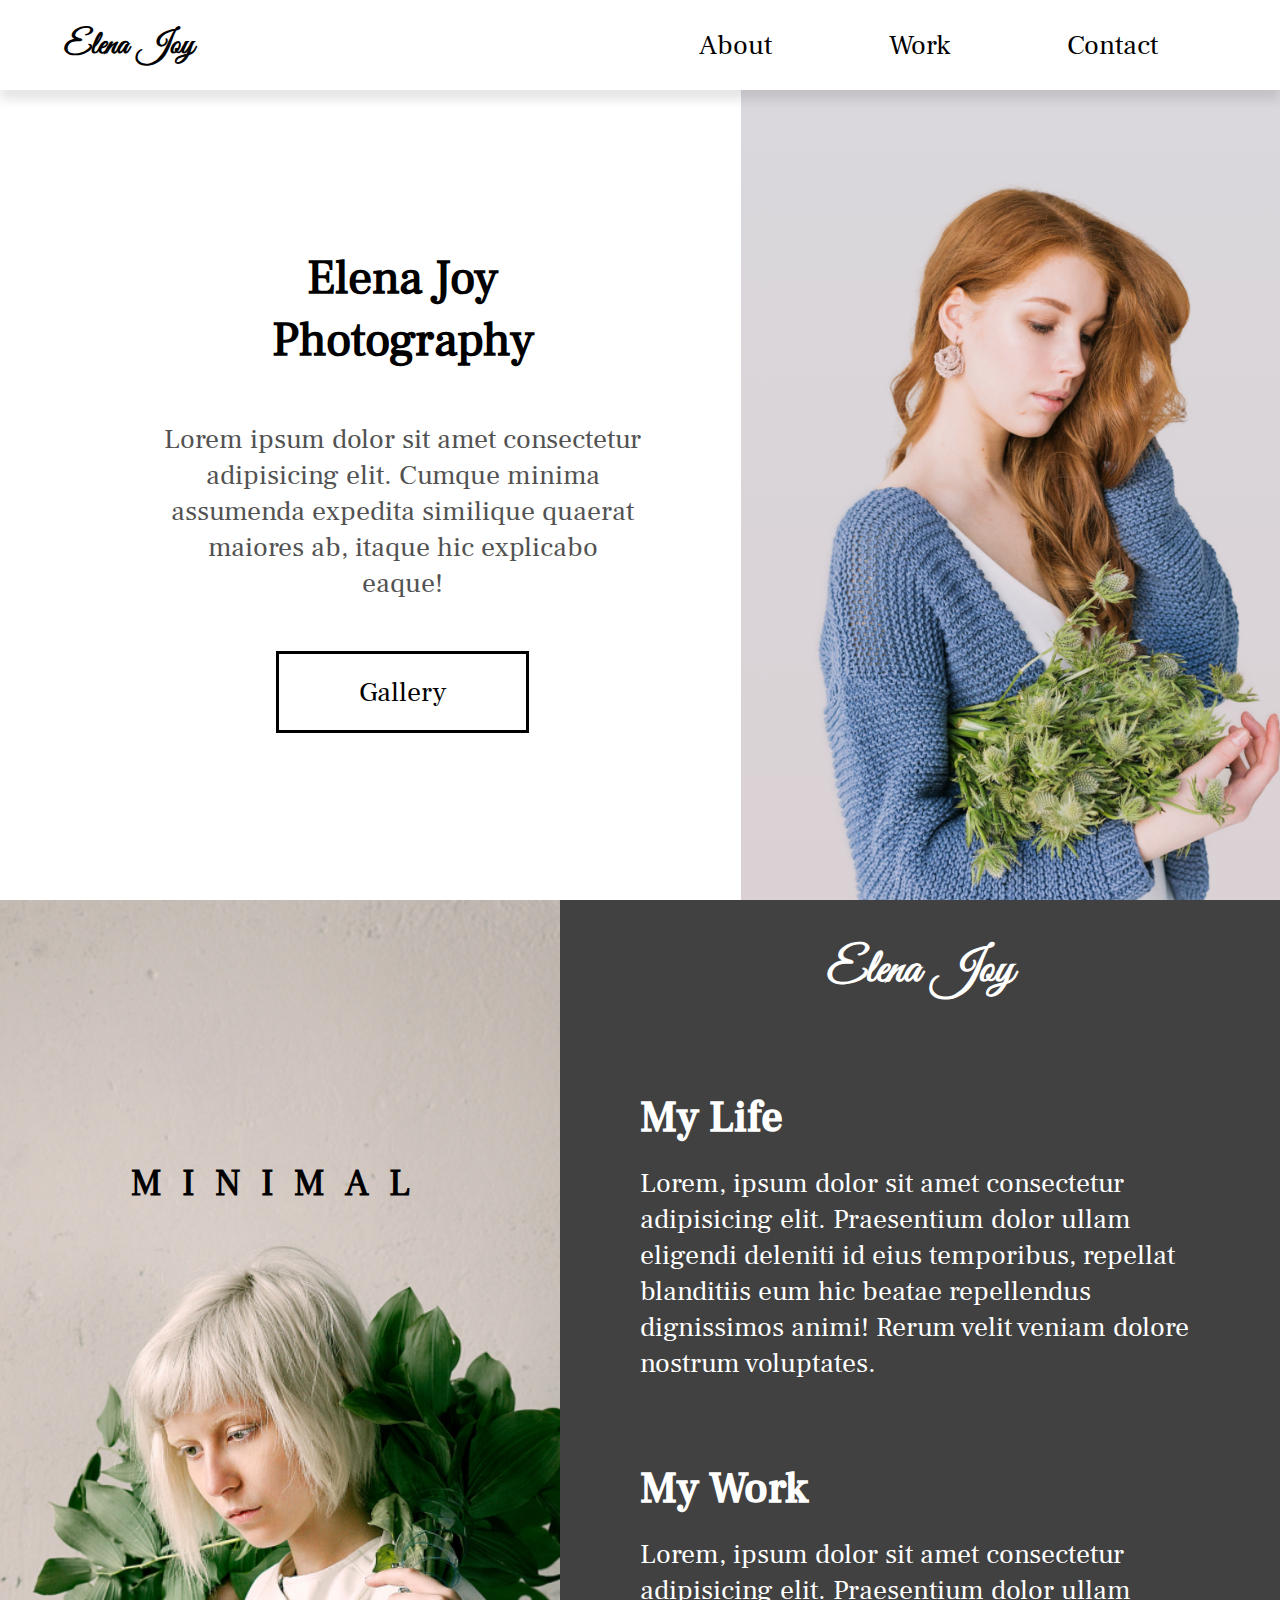
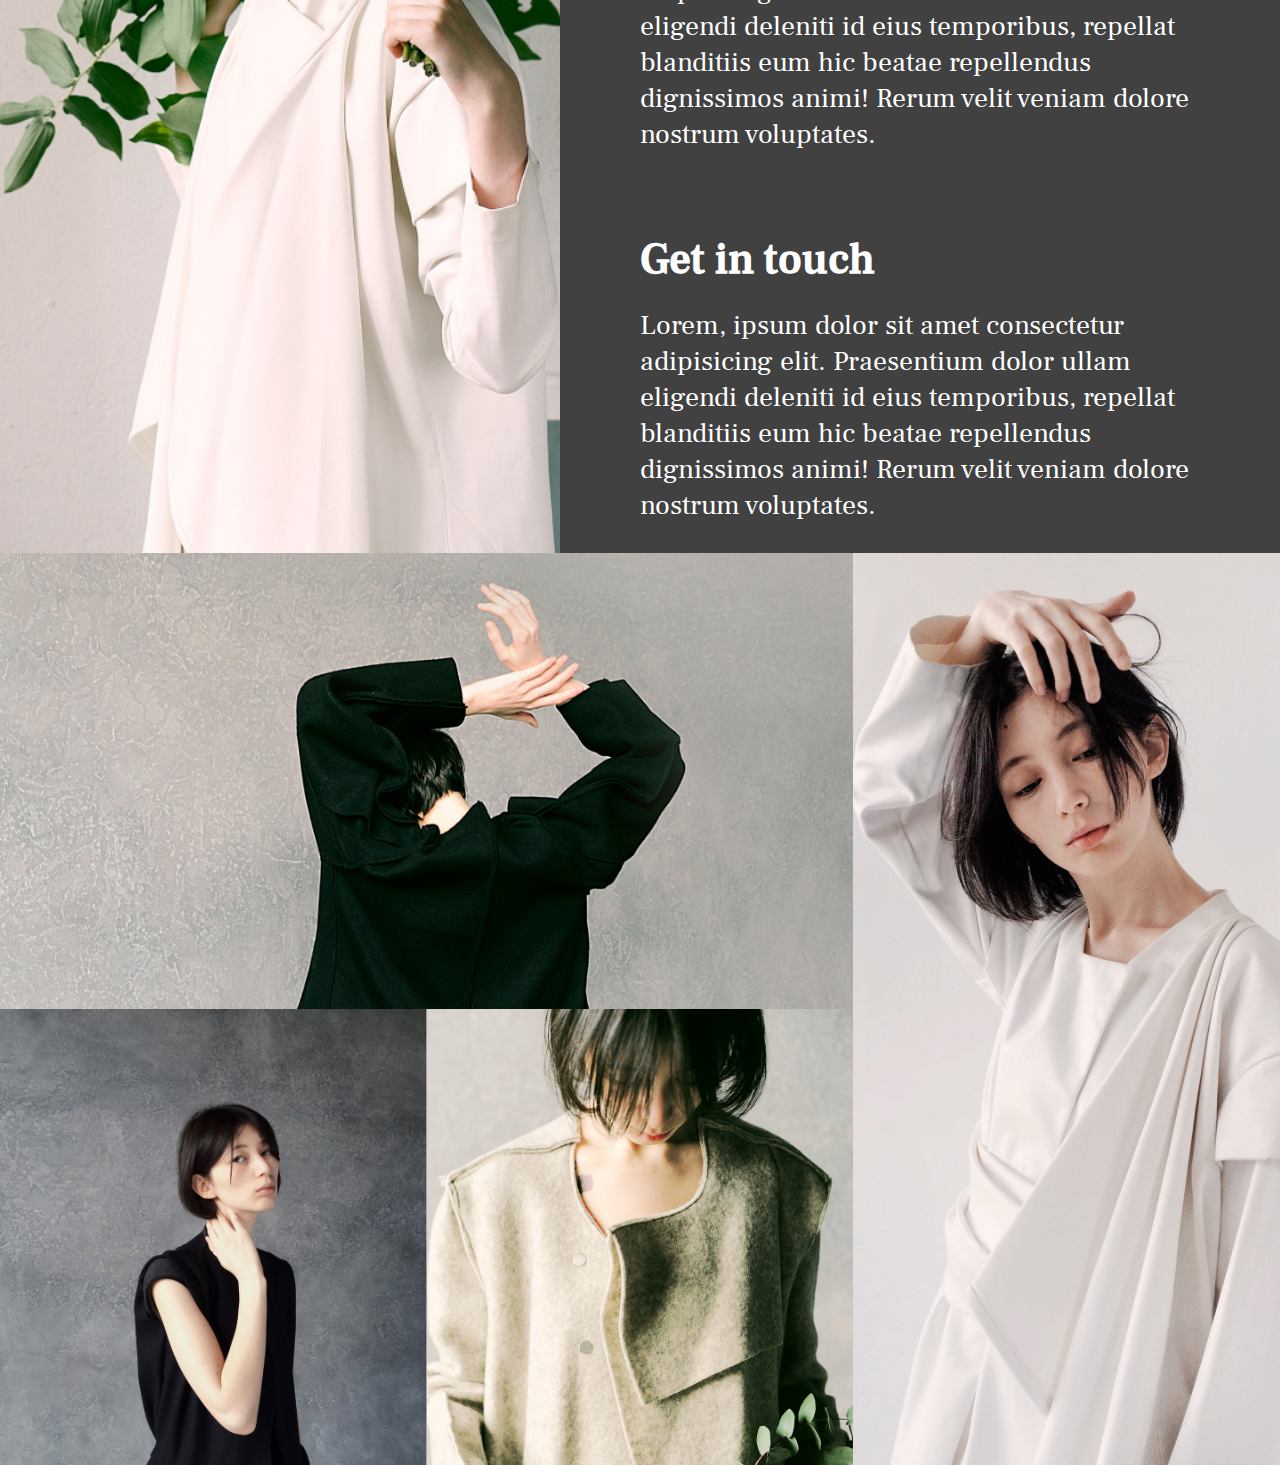
==== PhotographyWebsite/index.html @ 222227e0 "photographer site" ====
<!DOCTYPE html>
<html lang="en">
  <head>
    <meta charset="UTF-8" />
    <meta name="viewport" content="width=device-width, initial-scale=1.0" />
    <meta http-equiv="X-UA-Compatible" content="ie=edge" />
    <meta
      name="description"
      content="Professional Photographer available for weddings and special events."
    />
    <meta name="robots" content="index,follow" />
    <link rel="stylesheet" href="./style.css" />
    <title>Elena Joy | Photographer</title>
  </head>
  <body>
    <header class="main-head">
      <nav>
        <h1 id="logo">Elena Joy</h1>
        <input type="checkbox" class="menu-check" />
        <ul class="nav-links">
          <li><a href="#about">About</a></li>
          <li><a href="#work">Work</a></li>
          <li><a href="#contact">Contact</a></li>
        </ul>
        <div class="burger">
          <span class="line1"></span>
          <span class="line2"></span>
          <span class="line3"></span>
        </div>
      </nav>
    </header>
    <main>
      <section class="hero">
        <div class="hero-introduction flex">
          <h2>
            Elena Joy <br />
            Photography
          </h2>
          <p>
            Lorem ipsum dolor sit amet consectetur adipisicing elit. Cumque
            minima assumenda expedita similique quaerat maiores ab, itaque hic
            explicabo eaque!
          </p>
          <a href="#gallery">Gallery</a>
        </div>
        <div class="hero-images">
          <img
            class="hero-elena"
            src="./img/elena-joy.png"
            alt="picture of elena joy"
          />
          <img src="./img/plant1.png" alt="" class="plant1 plant" />
          <img src="./img/plant2.png" alt="" class="plant2 plant" />
        </div>
      </section>
      <section class="about">
        <div class="about-image">
          <h5>MINIMAL</h5>
          <img src="./img/about-image.png" alt="portrait-picture" />
        </div>

        <div class="about-text flex">
          <h2>Elena Joy</h2>
          <div class="about-life">
            <h3>My Life</h3>
            <p>
              Lorem, ipsum dolor sit amet consectetur adipisicing elit.
              Praesentium dolor ullam eligendi deleniti id eius temporibus,
              repellat blanditiis eum hic beatae repellendus dignissimos animi!
              Rerum velit veniam dolore nostrum voluptates.
            </p>
          </div>
          <div class="about-work">
            <h3>My Work</h3>
            <p>
              Lorem, ipsum dolor sit amet consectetur adipisicing elit.
              Praesentium dolor ullam eligendi deleniti id eius temporibus,
              repellat blanditiis eum hic beatae repellendus dignissimos animi!
              Rerum velit veniam dolore nostrum voluptates.
            </p>
          </div>
          <div class="about-contact">
            <h3>Get in touch</h3>
            <p>
              Lorem, ipsum dolor sit amet consectetur adipisicing elit.
              Praesentium dolor ullam eligendi deleniti id eius temporibus,
              repellat blanditiis eum hic beatae repellendus dignissimos animi!
              Rerum velit veniam dolore nostrum voluptates.
            </p>
          </div>
        </div>
      </section>

      <div class="gallery" id="gallery">
        <img class="gallery1" src="./img/gallery-1.jpg" alt="man in suit" />
        <img class="gallery2" src="./img/gallery-2.jpg" alt="lady in coat" />
        <img class="gallery3" src="./img/gallery-3.jpg" alt="lady in t-shirt" />
        <img class="gallery4" src="./img/gallery-4.jpg" alt="lady in jacket" />
      </div>
    </main>
  </body>
</html>
---- PhotographyWebsite/style.css ----
/* Global Styles */
* {
    margin: 0;
    padding: 0;
    box-sizing: border-box;
}

@font-face {
    font-family: 'Ruhl';
    src: url(./fonts/FrankRuhlLibre-Regular.ttf)
}

@font-face {
    font-family: 'Ruhl Medium';
    src: url(./fonts/FrankRuhlLibre-Medium.ttf)
}

@font-face {
    font-family: 'Vibes';
    src: url(./fonts/GreatVibes-Regular.ttf)
}

html {
    font-size: 62.5%;
    --header1: calc(2rem + 1vw);
    --header2: calc(3.5rem + 1vw);
    --header3: calc(3rem + 1vw);
    --header4: calc(2.4rem + 1vw);
    --text: calc(1.5rem + 1vw);
    --big: calc(2.4rem + 1vw);
    --special-color: #905272;
    --background-color: #414141;
    --gray-text: #525252;

}


h1 {
    font-size: var(--header1);
}

li,
button,
label,
input,
a,
p {
    font-size: var(--text);
}

h2 {
    font-size: var(--header2);
}

h3 {
    font-size: var(--header3);
}

h4,
h5 {
    font-size: var(--header4);
}

.flex {
    display: flex;
    flex-direction: column;
    justify-content: center;
    align-items: center;
}

ul {
    list-style: none;
}

a {
    text-decoration: none;
    color: black;

}

body {
    font-family: 'Ruhl', sans-serif;
    animation: opening 1s ease-in-out;

}

h1 {
    font-family: 'Vibes', sans-serif;
}

/* NAV SECTION */
.main-head {
    box-shadow: 0px 10px 10px rgba(0, 0, 0, 0.1);
    z-index: 2;
    position: relative;
}

nav {
    width: 90%;
    margin: auto;
    display: flex;
    align-items: center;
    min-height: 10vh;
    padding: 2rem 0rem;

}

#logo {
    flex: 1 1 20rem;
}

.nav-links {
    display: flex;
    justify-content: space-around;
    flex: 1 1 20rem;

}

.hero {
    min-height: 90vh;
    width: 95%;
    margin: 0 0 0 auto;
    display: flex;
    flex-wrap: wrap;
    overflow: hidden;


}

.hero-introduction {
    flex: 2 1 40rem;
    text-align: center;
}

.hero-introduction p {
    padding: 5rem 10rem;
    color: var(--gray-text);
}

.hero-introduction h2 {
    padding-top: 3rem;
}

.hero-introduction a {
    padding: 2rem 8rem;
    border: 3px solid black;
    margin-bottom: 4rem;
    color: black;
}

.hero-images {
    flex: 1 1 40rem;
    background: linear-gradient(#dad8dd, #dad1d4);
    position: relative;
    z-index: 1;
}

.hero-elena {
    width: 100%;
    height: 100%;
    object-fit: cover;
}

.plant {
    position: absolute;
    bottom: 0;
    left: -20%;
    z-index: -1;
    transform: translateY(10%) rotateZ(-10deg) rotateX(-90deg);
    animation: plant-entrance 1.5s ease-in-out 0.5s forwards,
        plant-shake 2.5s infinite ease alternate-reverse 2s;
    transform-origin: bottom;
    max-height: 80%;
}

.plant2 {
    left: 40%;
}

/*ANIMATIONS */

@keyframes opening {
    from {
        opacity: 0;
    }

    to {
        opacity: 1;
    }
}

@keyframes plant-entrance {
    from {
        transform: translateY(10%) rotateZ(-10deg) rotateX(-90deg);
    }

    to {
        transform: translateY(0%) rotateZ(0deg) rotateX(0deg);
    }
}

@keyframes plant-shake {
    from {
        transform: rotateZ(-5deg);
    }

    to {
        transform: rotateZ(0deg);
    }
}

.burger,
.menu-check {
    display: none;
}


/* ABOUT SECTION */

.about {
    min-height: 100vh;
    display: flex;
    flex-wrap: wrap;

}

.about-text {
    color: white;
    background: var(--background-color);
    flex: 2 1 40rem;
    justify-content: space-around
}

.about-text div {
    padding: 3rem 8rem;
}

.about-text h3 {
    padding: 2rem 0rem;
    font-family: "Ruhl Medium";
}

.about-text h2 {
    font-family: "Vibes";
    padding: 4rem;
}

.about-image {
    flex: 1 1 40rem;
    position: relative;
}

.about-image h5 {
    position: absolute;
    letter-spacing: 2rem;
    top: 20%;
    left: 50%;
    transform: translate(-50%, 20%)
}

.about-image img {
    width: 100%;
    height: 100%;
    object-fit: cover;
}

.gallery {
    display: grid;
    min-height: 100vh;
    grid-template-columns: repeat(3, 1fr);
    position: relative;
}

.gallery img {
    width: 100%;
    height: 100%;
    object-fit: cover;
}

.gallery1 {
    grid-column: 1/3;
}

.gallery2 {
    grid-column: 3/4;
    grid-row: 1/3;
}



@media screen and (max-width: 842px) {
    .hero {
        width: 100%;
    }

    .hero-introduction p {
        padding: 5rem 3rem;

    }

    /* BURGER */
    .burger {
        position: relative;
        display: block;
    }

    .burger span {
        padding: 0.2rem 2rem;
        background: var(--gray-text);
        margin: 0.5rem 0rem;
        display: block;
        transition: all 0.5s ease;
    }

    .nav-links a {
        color: white;
        font-size: var(--header3);
        text-decoration: underline;
    }

    .nav-links {
        background: var(--background-color);
        position: fixed;
        width: 100%;
        height: 100%;
        position: fixed;
        top: 0;
        left: 100%;
        /* transform: translateX(100%); */
        flex-direction: column;
        align-items: center;
        transition: transform 1s ease;

    }

    .menu-check {
        display: block;
        position: absolute;
        top: 50%;
        right: 5%;
        transform: translate(5%, -50%);
        width: 5rem;
        height: 5rem;
        cursor: pointer;
        opacity: 0;
        z-index: 100;
    }

    .menu-check:checked+.nav-links {
        transform: translate(-100%);
    }

    .menu-check:checked~.burger span {
        background: white;
    }


    .menu-check:checked~.burger span:nth-child(1) {
        transform: rotateZ(45deg) translateY(300%);
    }


    .menu-check:checked~.burger span:nth-child(2) {
        opacity: 0;
    }

    .menu-check:checked~.burger span:nth-child(3) {
        transform: rotateZ(-45deg) translateY(-300%);
    }


    /* ABOUT SECITON */
    .about-text div {
        padding: 3rem 3rem;
    }

    /* GALLERY */
    .gallery img {
        grid-row: auto;
        grid-column: auto;

    }

    .gallery {
        grid-template-columns: repeat(auto-fit, minmax(13rem, 1fr));
        /* height: auto; */
    }

}
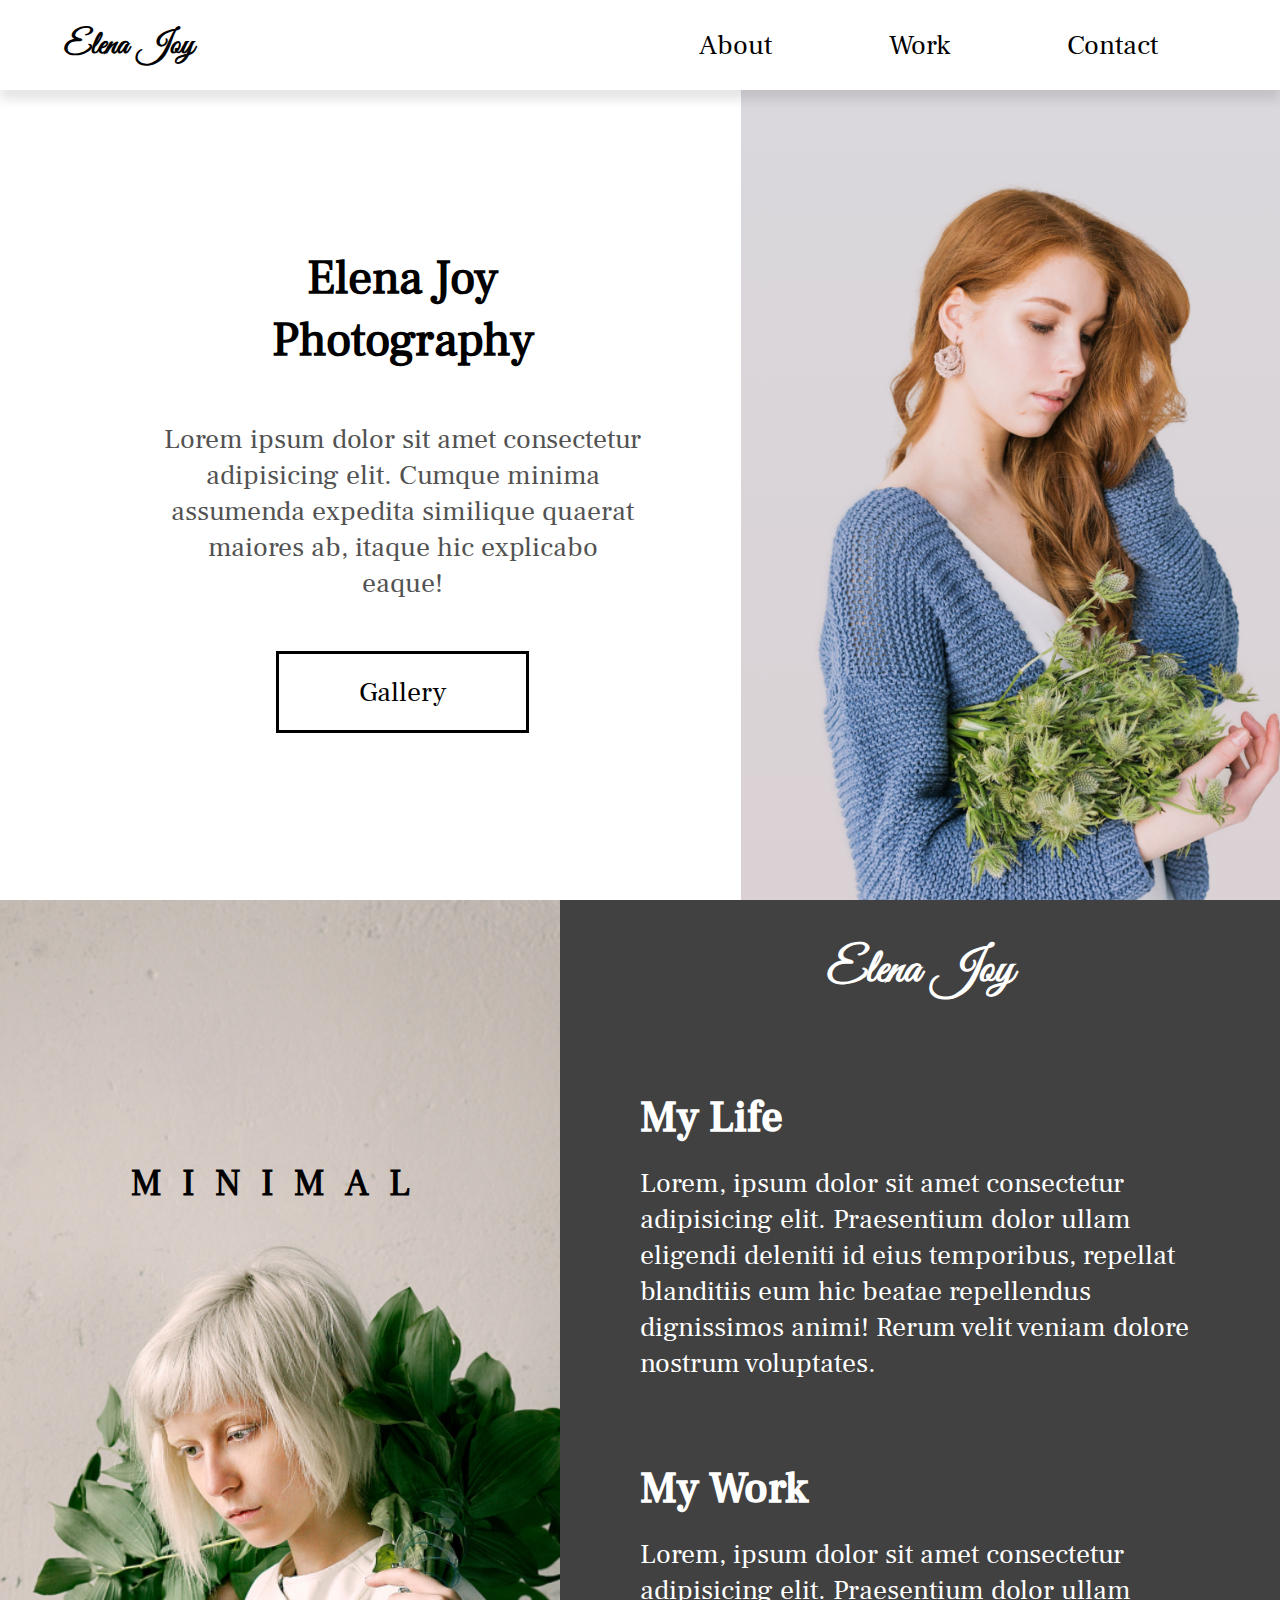
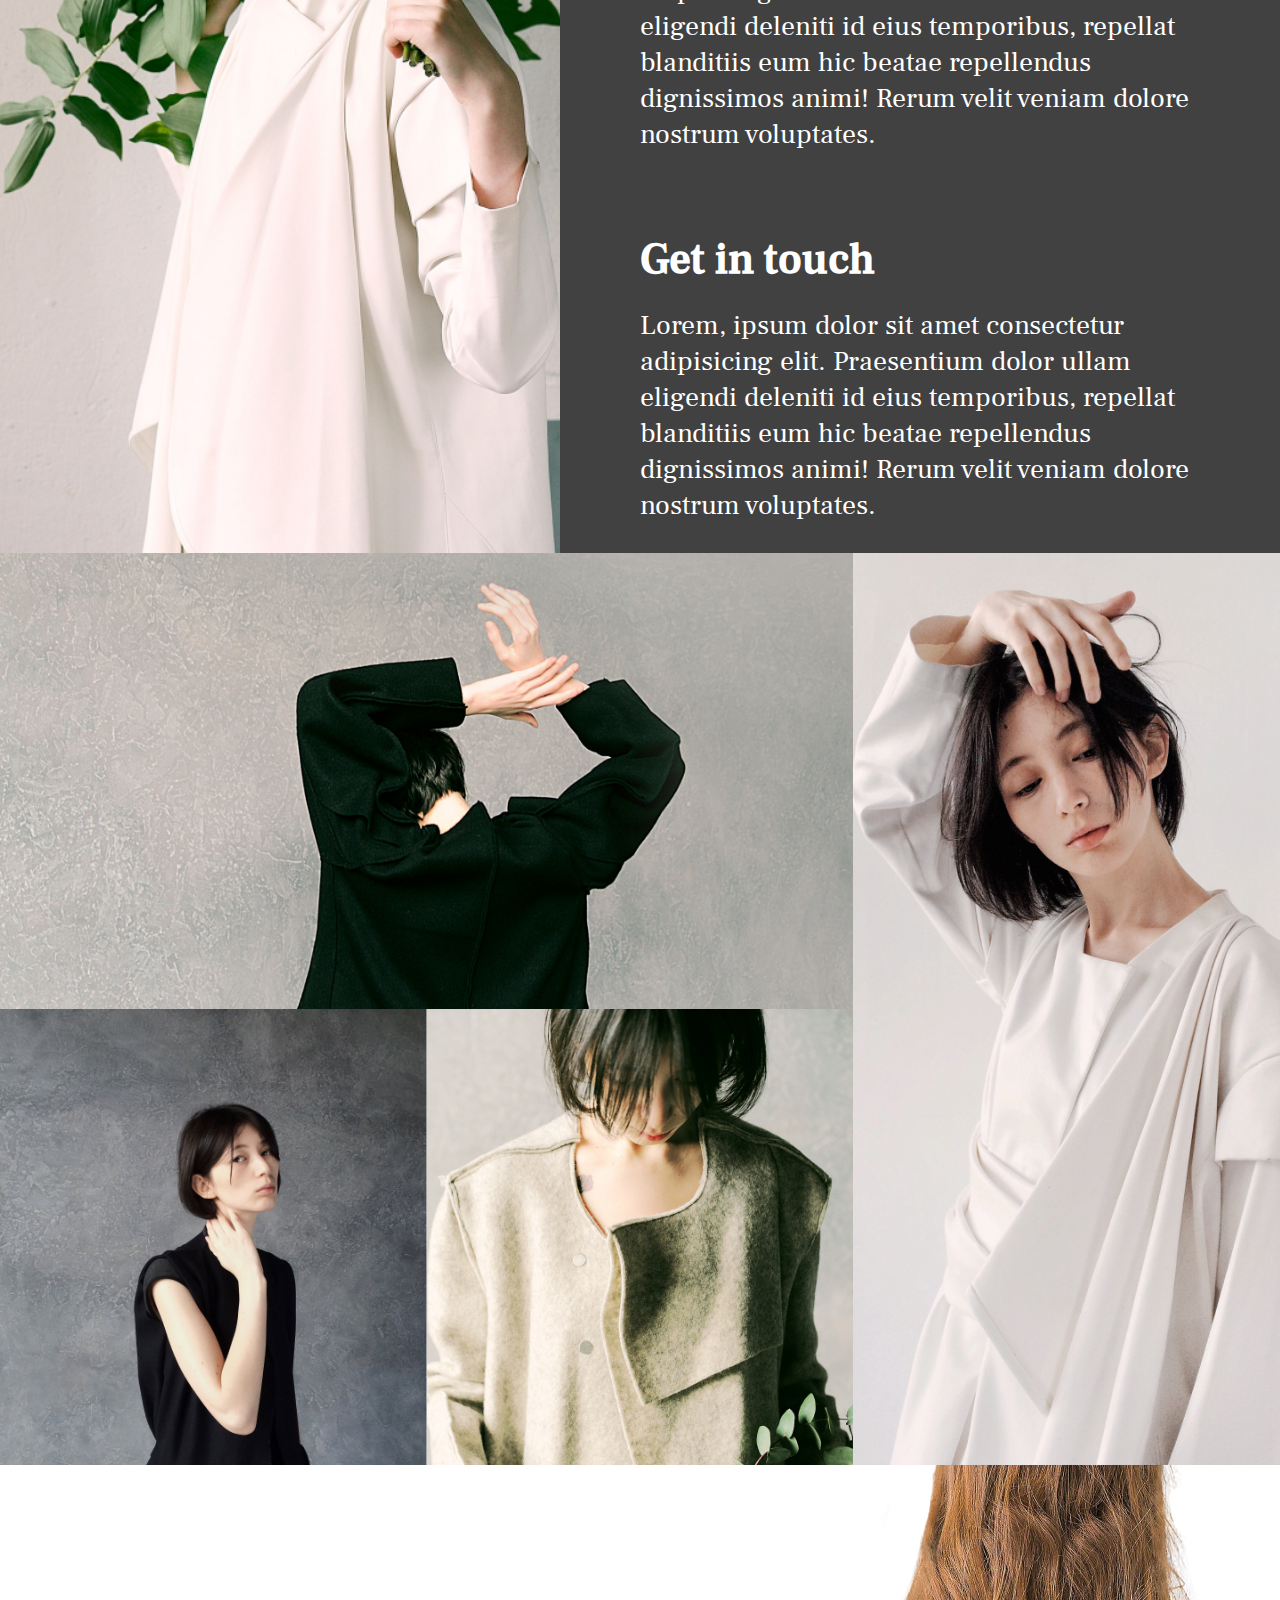
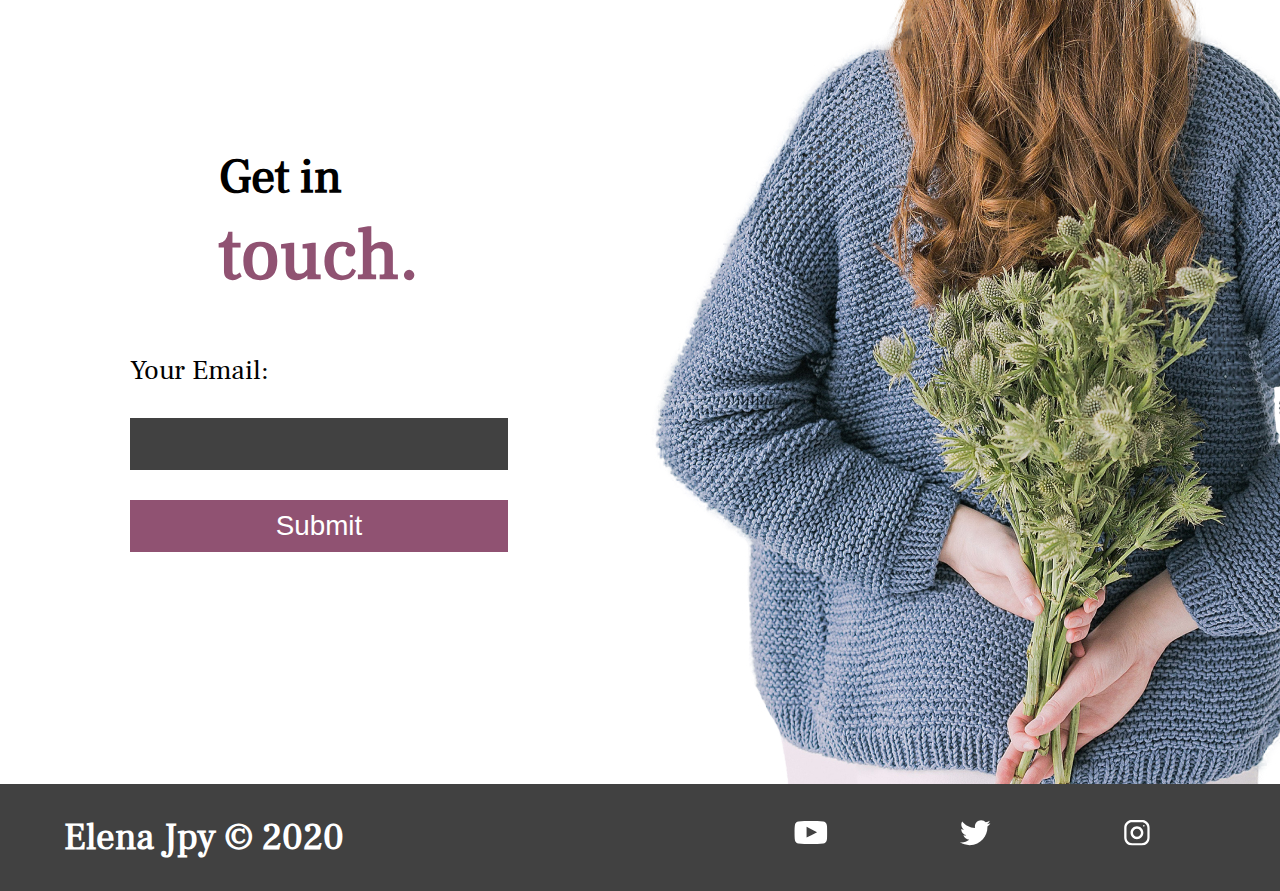
==== commit 90591952: "finished photographer site, added Javascript" ====
--- a/PhotographyWebsite/index.html
+++ b/PhotographyWebsite/index.html
@@ -16,7 +16,7 @@
     <header class="main-head">
       <nav>
         <h1 id="logo">Elena Joy</h1>
-        <input type="checkbox" class="menu-check" />
+        <!-- <input type="checkbox" class="menu-check" /> -->
         <ul class="nav-links">
           <li><a href="#about">About</a></li>
           <li><a href="#work">Work</a></li>
@@ -53,7 +53,7 @@
           <img src="./img/plant2.png" alt="" class="plant2 plant" />
         </div>
       </section>
-      <section class="about">
+      <section class="about" id="about">
         <div class="about-image">
           <h5>MINIMAL</h5>
           <img src="./img/about-image.png" alt="portrait-picture" />
@@ -97,6 +97,43 @@
         <img class="gallery3" src="./img/gallery-3.jpg" alt="lady in t-shirt" />
         <img class="gallery4" src="./img/gallery-4.jpg" alt="lady in jacket" />
       </div>
+      <section class="contact" id="contact">
+        <div class="form-wrapper flex">
+          <h2>
+            Get in <br />
+            <span>touch.</span>
+          </h2>
+          <form>
+            <label for="email">Your Email:</label>
+            <input type="email" id="email required" />
+            <button type="submit">Submit</button>
+          </form>
+        </div>
+
+        <img src="./img/contact-image.jpg" alt="elena-joy" />
+      </section>
     </main>
+    <footer>
+      <h4>Elena Jpy &copy; 2020</h4>
+      <ul>
+        <li>
+          <a href="#"
+            ><img src="./img/youtube-symbol 1.svg" alt="youtube-social-media"
+          /></a>
+        </li>
+        <li>
+          <a href="#"
+            ><img src="./img/twitter 1.svg " alt="twitter-social-media"
+          /></a>
+        </li>
+        <li>
+          <a href="#"
+            ><img src="./img/instagram 1.svg" alt="instagram-social-media"
+          /></a>
+        </li>
+      </ul>
+    </footer>
+
+    <script src="./app.js"></script>
   </body>
 </html>
--- a/PhotographyWebsite/style.css
+++ b/PhotographyWebsite/style.css
@@ -27,10 +27,11 @@
     --header3: calc(3rem + 1vw);
     --header4: calc(2.4rem + 1vw);
     --text: calc(1.5rem + 1vw);
-    --big: calc(2.4rem + 1vw);
+    --big: calc(6rem + 1vw);
     --special-color: #905272;
     --background-color: #414141;
     --gray-text: #525252;
+    scroll-behavior: smooth;
 
 }
 
@@ -167,7 +168,7 @@
     left: -20%;
     z-index: -1;
     transform: translateY(10%) rotateZ(-10deg) rotateX(-90deg);
-    animation: plant-entrance 1.5s ease-in-out 0.5s forwards,
+    animation: plant-entrance 1.8s ease-in-out 0.5s forwards,
         plant-shake 2.5s infinite ease alternate-reverse 2s;
     transform-origin: bottom;
     max-height: 80%;
@@ -287,6 +288,74 @@
 }
 
 
+/* CONTACT SECTION */
+
+.contact {
+    min-height: 80vh;
+    display: flex;
+    flex-wrap: wrap;
+}
+
+.form-wrapper {
+    flex: 3 1 40rem;
+}
+
+.form-wrapper h2 {
+    margin: 5rem 0rem;
+}
+
+.form-wrapper span {
+    font-size: var(--big);
+    color: var(--special-color)
+}
+
+.form-wrapper label {
+    display: block;
+}
+
+.form-wrapper input {
+    display: block;
+    margin: 3rem 0rem;
+    background: var(--background-color);
+    color: white;
+    border: none;
+    padding: 1rem;
+}
+
+.form-wrapper button {
+    padding: 1rem 8rem;
+    background: var(--special-color);
+    color: white;
+    border: none;
+    width: 100%;
+}
+
+.contact img {
+    flex: 1 1 40rem;
+}
+
+
+/* FOOTER SECTION */
+footer {
+    background: var(--background-color);
+    color: white;
+    display: flex;
+    padding: 3rem 5%;
+    align-items: center;
+    flex-wrap: wrap;
+}
+
+footer h4 {
+    flex: 3 1 40rem;
+    font-size: calc(1.4rem+1vw);
+}
+
+footer ul {
+    display: flex;
+    flex: 1 1 40rem;
+    justify-content: space-around;
+    align-items: center;
+}
 
 @media screen and (max-width: 842px) {
     .hero {
@@ -302,6 +371,7 @@
     .burger {
         position: relative;
         display: block;
+        cursor: pointer;
     }
 
     .burger span {
@@ -333,7 +403,25 @@
 
     }
 
-    .menu-check {
+    .nav-open {
+        transform: translate(-100%);
+    }
+
+    .toggle .line1 {
+        transform: rotateZ(45deg) translateY(300%);
+        background: white;
+    }
+
+    .toggle .line2 {
+        opacity: 0;
+    }
+
+    .toggle .line3 {
+        transform: rotateZ(-45deg) translateY(-300%);
+        background: white;
+    }
+
+    /* .menu-check {
         display: block;
         position: absolute;
         top: 50%;
@@ -366,7 +454,7 @@
 
     .menu-check:checked~.burger span:nth-child(3) {
         transform: rotateZ(-45deg) translateY(-300%);
-    }
+    } */
 
 
     /* ABOUT SECITON */
@@ -386,4 +474,29 @@
         /* height: auto; */
     }
 
+    .contact img {
+        display: none;
+    }
+
+    footer ul {
+        order: 1;
+    }
+
+    footer h4 {
+        order: 2;
+        text-align: center;
+        padding: 1rem;
+    }
+
+}
+
+@media screen and (min-width: 1700px) {
+    html {
+        --header1: 3rem;
+        --header2: 5rem;
+        --header3: 4rem;
+        --header4: 3rem;
+        --text: 3rem;
+        --big: 8rem;
+    }
 }